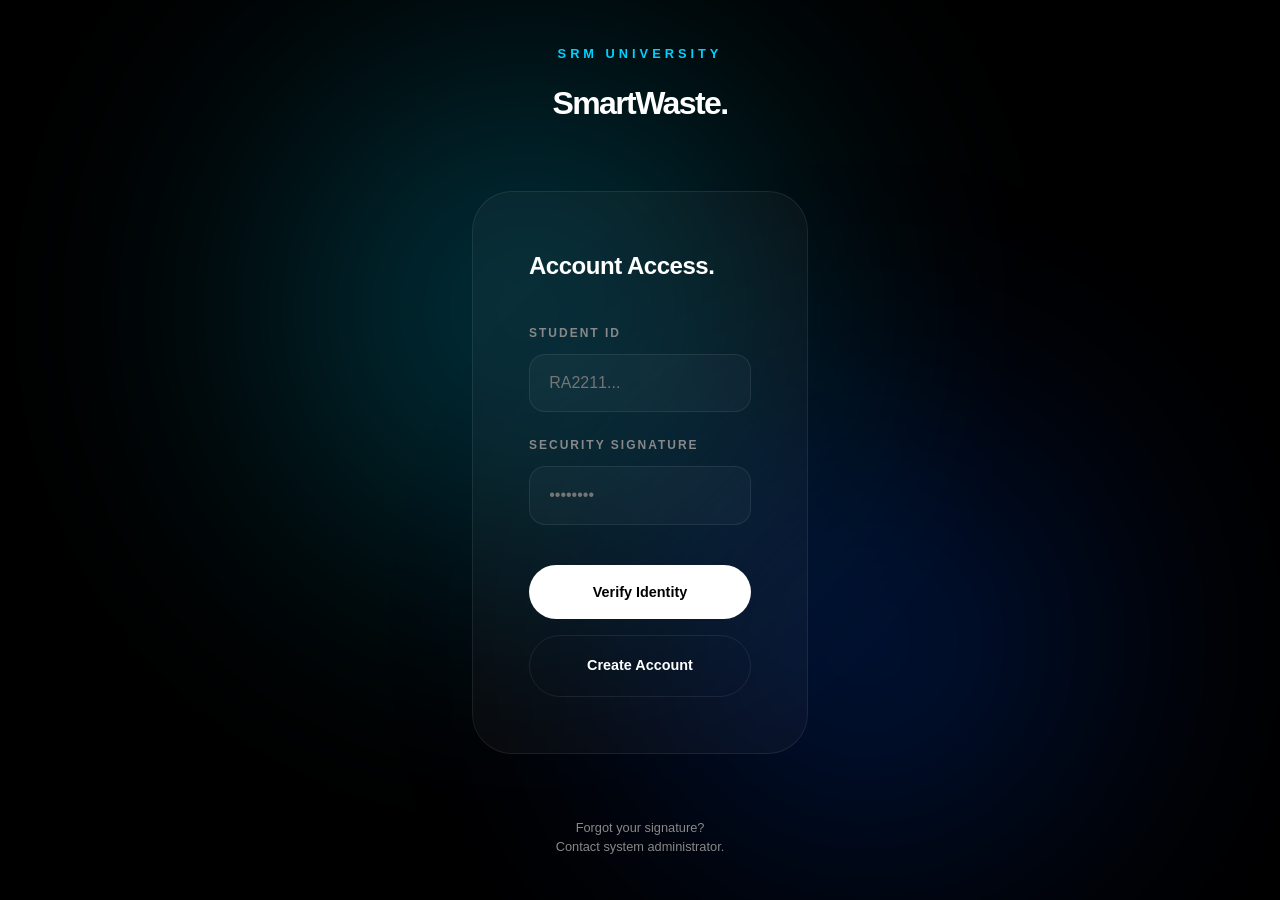
==== frontend/leaderboard.html @ 982eaccf "Initial commit: Add backend, frontend, and project documentation" ====
<!DOCTYPE html>
<html lang="en">
<head>
    <meta charset="UTF-8">
    <meta name="viewport" content="width=device-width, initial-scale=1.0">
    <title>Leaderboard / SmartWaste</title>
    <link rel="stylesheet" href="css/style.css">
    <style>
        .podium {
            display: flex;
            justify-content: center;
            align-items: flex-end;
            gap: 2rem;
            margin: 8rem 0;
            height: 300px;
        }
        .podium-item {
            display: flex;
            flex-direction: column;
            align-items: center;
            flex: 1;
            max-width: 200px;
        }
        .podium-rank {
            width: 100%;
            border-radius: 1.5rem 1.5rem 0 0;
            display: flex;
            flex-direction: column;
            justify-content: center;
            align-items: center;
            padding: 2rem;
            text-align: center;
        }
        .rank-1 { height: 100%; background: linear-gradient(180deg, rgba(255,215,0,0.2) 0%, rgba(255,215,0,0.05) 100%); border: 1px solid rgba(255,215,0,0.3); }
        .rank-2 { height: 80%; background: linear-gradient(180deg, rgba(192,192,192,0.2) 0%, rgba(192,192,192,0.05) 100%); border: 1px solid rgba(192,192,192,0.3); }
        .rank-3 { height: 65%; background: linear-gradient(180deg, rgba(205,127,50,0.2) 0%, rgba(205,127,50,0.05) 100%); border: 1px solid rgba(205,127,50,0.3); }
        
        .avatar {
            width: 60px; height: 60px;
            background: var(--card-bg);
            border: 2px solid var(--border-color);
            border-radius: 50%;
            display: flex;
            justify-content: center;
            align-items: center;
            font-weight: 700;
            margin-bottom: 1.5rem;
            font-size: 1.2rem;
        }
        .rank-1 .avatar { border-color: #ffd700; box-shadow: 0 0 20px rgba(255,215,0,0.2); }
        
        .highlighted-row { background: rgba(0, 255, 157, 0.05) !important; border-left: 4px solid var(--accent-primary) !important; }
    </style>
</head>
<body>
    <nav>
        <div class="logo">Halo / SmartWaste</div>
        <div class="nav-links" id="nav-links">
            <a href="dashboard.html">Network</a>
            <a href="logs.html">Archive</a>
            <a href="leaderboard.html" class="active">Rankings</a>
        </div>
        <div id="nav-auth"></div>
    </nav>

    <div class="container">
        <header style="margin: 6rem 0 4rem; text-align: center;">
            <p style="color: var(--accent-primary); font-size: 0.8rem; font-weight: 700; text-transform: uppercase; letter-spacing: 4px; margin-bottom: 2rem;">Campus Honor Roll</p>
            <h1 style="font-size: 6rem; letter-spacing: -0.05em;">The <br>Leaderboard.</h1>
        </header>

        <div class="podium" id="podium-container">
            <!-- Podium injected here -->
        </div>

        <div class="glass-card" style="padding: 0; border-radius: 2rem; overflow: hidden; margin-bottom: 10rem;">
            <div class="table-container">
                <table style="margin: 0; width: 100%;">
                    <thead>
                        <tr>
                            <th>Rank</th>
                            <th>Student</th>
                            <th>Points</th>
                            <th>Units</th>
                            <th>Streak</th>
                            <th>Accuracy</th>
                        </tr>
                    </thead>
                    <tbody id="leaderboard-body">
                        <!-- Rankings here -->
                    </tbody>
                </table>
            </div>
        </div>
        
        <div id="user-rank-footer" style="margin-bottom: 10rem; display: none;">
            <p style="color: var(--text-secondary); text-transform: uppercase; letter-spacing: 2px; font-size: 0.75rem; font-weight: 700; margin-bottom: 2rem;">Your Position</p>
            <div class="glass-card" style="padding: 0; border-radius: 2rem; overflow: hidden;">
                <table style="margin: 0; width: 100%;">
                    <tbody id="user-rank-body"></tbody>
                </table>
            </div>
        </div>
    </div>

    <script type="module">
        import { api } from './js/api.js';

        async function loadLeaderboard() {
            try {
                const leaderboard = await api.getLeaderboard();
                const currentStudentId = localStorage.getItem('student_id');
                const role = localStorage.getItem('role');

                // Adjust nav based on role
                const navLinks = document.getElementById('nav-links');
                if (role === 'student') {
                    navLinks.innerHTML = `
                        <a href="student.html">Dashboard</a>
                        <a href="leaderboard.html" class="active">Rankings</a>
                    `;
                }

                // Podium
                const podium = document.getElementById('podium-container');
                podium.innerHTML = '';
                if (leaderboard.length >= 3) {
                    const top3 = [leaderboard[1], leaderboard[0], leaderboard[2]]; // Order: 2, 1, 3
                    top3.forEach((s, i) => {
                        const rankClass = i === 1 ? 'rank-1' : (i === 0 ? 'rank-2' : 'rank-3');
                        const initials = s.name.split(' ').map(n => n[0]).join('');
                        podium.innerHTML += `
                            <div class="podium-item">
                                <div class="avatar">${initials}</div>
                                <div class="podium-rank ${rankClass}">
                                    <div style="font-weight: 800; font-size: 1.5rem; margin-bottom: 0.5rem;">${s.points}</div>
                                    <div style="font-size: 0.7rem; text-transform: uppercase; letter-spacing: 1px; color: var(--text-secondary);">${s.name.split(' ')[0]} ${s.name.split(' ')[1][0]}.</div>
                                </div>
                            </div>
                        `;
                    });
                }

                // Table
                const tbody = document.getElementById('leaderboard-body');
                tbody.innerHTML = '';
                let userInTop20 = false;

                leaderboard.forEach(s => {
                    const isUser = s.student_id === currentStudentId;
                    if (isUser) userInTop20 = true;

                    const accuracy = s.total_disposals > 0 ? Math.round((s.correct_disposals / s.total_disposals) * 100) : 0;
                    const streak = s.streak_days >= 7 ? `${s.streak_days} 🔥` : s.streak_days;
                    
                    const row = `
                        <tr class="${isUser ? 'highlighted-row' : ''}">
                            <td style="font-weight: 700; width: 80px;">#${s.rank}</td>
                            <td style="font-weight: 600;">${s.name.split(' ')[0]} ${s.name.split(' ')[1][0]}.</td>
                            <td style="color: var(--accent-primary); font-weight: 700;">${s.points}</td>
                            <td>${s.correct_disposals}</td>
                            <td>${streak}</td>
                            <td style="font-size: 0.85rem;">${accuracy}%</td>
                        </tr>
                    `;
                    tbody.innerHTML += row;
                });

                // If user not in top 20, show separate footer
                if (!userInTop20 && role === 'student') {
                    const profile = await api.getStudentProfile(currentStudentId);
                    const s = profile.student;
                    const rank = profile.rank;
                    const accuracy = s.total_disposals > 0 ? Math.round((s.correct_disposals / s.total_disposals) * 100) : 0;
                    
                    document.getElementById('user-rank-footer').style.display = 'block';
                    const userBody = document.getElementById('user-rank-body');
                    userBody.innerHTML = `
                        <tr class="highlighted-row">
                            <td style="font-weight: 700; width: 80px; padding: 2rem 2.5rem;">#${rank}</td>
                            <td style="font-weight: 600; padding: 2rem 2.5rem;">${s.name} (You)</td>
                            <td style="color: var(--accent-primary); font-weight: 700; padding: 2rem 2.5rem;">${s.points}</td>
                            <td style="padding: 2rem 2.5rem;">${s.correct_disposals}</td>
                            <td style="padding: 2rem 2.5rem;">${s.streak_days}</td>
                            <td style="font-size: 0.85rem; padding: 2rem 2.5rem;">${accuracy}%</td>
                        </tr>
                    `;
                }

            } catch (err) { console.error(err); }
        }

        document.addEventListener('DOMContentLoaded', loadLeaderboard);
    </script>
    <script src="js/auth.js"></script>
</body>
</html>
---- frontend/css/style.css ----
:root {
    --bg-color: #000000;
    --card-bg: rgba(255, 255, 255, 0.03);
    --border-color: rgba(255, 255, 255, 0.08);
    --accent-primary: #00D1FF; /* Electric Blue */
    --accent-secondary: #0057FF; /* Deep Blue */
    --highlight: #FFFFFF;
    --text-primary: #FFFFFF;
    --text-secondary: #888888;
    --success: #00FF85;
    --warning: #FACC15;
    --error: #FF4D4D;
    --glass-blur: 40px;
}

@import url('https://fonts.googleapis.com/css2?family=Inter:wght@300;400;500;600;700;800&display=swap');

* {
    margin: 0;
    padding: 0;
    box-sizing: border-box;
    font-family: 'Inter', -apple-system, BlinkMacSystemFont, sans-serif;
}

body {
    background-color: var(--bg-color);
    color: var(--text-primary);
    min-height: 100vh;
    overflow-x: hidden;
    line-height: 1.5;
}

/* Halo Glow Spots */
body::before, body::after {
    content: "";
    position: fixed;
    z-index: -1;
    border-radius: 50%;
    filter: blur(120px);
    opacity: 0.3;
    pointer-events: none;
    animation: drift 25s infinite alternate ease-in-out;
}

body::before {
    top: -10%; left: 10%;
    width: 800px; height: 800px;
    background: radial-gradient(circle, var(--accent-primary) 0%, transparent 70%);
}

body::after {
    bottom: -10%; right: 5%;
    width: 700px; height: 700px;
    background: radial-gradient(circle, var(--accent-secondary) 0%, transparent 70%);
    animation-duration: 35s;
    animation-delay: -10s;
}

@keyframes drift {
    0% { transform: translate(0, 0) scale(1) rotate(0deg); }
    100% { transform: translate(15%, 10%) scale(1.2) rotate(10deg); }
}

.container {
    max-width: 1300px;
    margin: 0 auto;
    padding: 4rem 2rem;
}

nav {
    display: flex;
    justify-content: space-between;
    align-items: center;
    padding: 2rem 4rem;
    backdrop-filter: blur(20px);
    -webkit-backdrop-filter: blur(20px);
    position: sticky;
    top: 0;
    z-index: 1000;
    background: rgba(0, 0, 0, 0.2);
}

.logo {
    font-size: 1.25rem;
    font-weight: 700;
    letter-spacing: -0.5px;
    color: var(--text-primary);
}

.nav-links {
    display: flex;
    gap: 3rem;
    background: rgba(255, 255, 255, 0.05);
    padding: 0.6rem 2.5rem;
    border-radius: 100px;
    border: 1px solid rgba(255, 255, 255, 0.1);
}

.nav-links a {
    text-decoration: none;
    color: var(--text-secondary);
    font-size: 0.85rem;
    font-weight: 500;
    transition: color 0.3s ease;
}

.nav-links a:hover, .nav-links a.active {
    color: var(--text-primary);
}

.glass-card {
    background: var(--card-bg);
    backdrop-filter: blur(var(--glass-blur));
    -webkit-backdrop-filter: blur(var(--glass-blur));
    border: 1px solid var(--border-color);
    border-radius: 2.5rem;
    padding: 3rem;
    margin-bottom: 2rem;
    transition: all 0.6s cubic-bezier(0.16, 1, 0.3, 1);
    position: relative;
    overflow: hidden;
}

.glass-card::before {
    content: "";
    position: absolute;
    top: -50%; left: -50%;
    width: 200%; height: 200%;
    background: radial-gradient(circle, rgba(255,255,255,0.02) 0%, transparent 70%);
    pointer-events: none;
    transition: transform 0.6s ease;
}

.glass-card:hover {
    border-color: rgba(255, 255, 255, 0.2);
    background: rgba(255, 255, 255, 0.05);
    transform: translateY(-8px);
}

h1, h2, h3 {
    margin-bottom: 1.5rem;
    font-weight: 700;
    letter-spacing: -0.04em;
    color: var(--text-primary);
}

h1 { font-size: 6rem; line-height: 0.9; }
h2 { font-size: 3rem; }
h3 { font-size: 1.5rem; }

.grid {
    display: grid;
    grid-template-columns: repeat(auto-fill, minmax(360px, 1fr));
    gap: 2.5rem;
    margin-bottom: 4rem;
}

.btn {
    display: inline-flex;
    align-items: center;
    justify-content: center;
    padding: 1rem 2.5rem;
    border-radius: 100px;
    font-weight: 600;
    font-size: 0.9rem;
    cursor: pointer;
    transition: all 0.4s cubic-bezier(0.16, 1, 0.3, 1);
    text-decoration: none;
}

.btn-primary {
    background: var(--text-primary);
    color: var(--bg-color);
    border: none;
}

.btn-primary:hover {
    transform: scale(1.05);
    box-shadow: 0 0 30px rgba(255, 255, 255, 0.2);
}

.btn-outline {
    background: transparent;
    color: var(--text-primary);
    border: 1px solid var(--border-color);
}

.btn-outline:hover {
    background: rgba(255, 255, 255, 0.05);
    border-color: var(--text-primary);
}

.status-indicator {
    display: inline-block;
    width: 10px;
    height: 10px;
    border-radius: 50%;
    margin-right: 0.75rem;
}

.status-online { background-color: var(--success); box-shadow: 0 0 15px var(--success); }
.status-error { background-color: var(--error); box-shadow: 0 0 15px var(--error); }

table {
    width: 100%;
    border-collapse: separate;
    border-spacing: 0 8px;
    margin-top: 1rem;
}

th {
    text-align: left;
    padding: 1.2rem;
    color: var(--text-secondary);
    font-weight: 500;
    font-size: 0.8rem;
    text-transform: uppercase;
    letter-spacing: 1px;
}

td {
    padding: 1.5rem 1.2rem;
    background: rgba(255, 255, 255, 0.02);
    border-top: 1px solid var(--border-color);
    border-bottom: 1px solid var(--border-color);
}

td:first-child { border-left: 1px solid var(--border-color); border-radius: 16px 0 0 16px; }
td:last-child { border-right: 1px solid var(--border-color); border-radius: 0 16px 16px 0; }

.badge {
    padding: 0.5rem 1.2rem;
    border-radius: 100px;
    font-size: 0.7rem;
    font-weight: 700;
    text-transform: uppercase;
    letter-spacing: 0.5px;
    border: 1px solid rgba(255, 255, 255, 0.1);
}

.badge-success { color: var(--accent-primary); background: rgba(0, 209, 255, 0.1); }
.badge-error { color: var(--error); background: rgba(255, 77, 77, 0.1); }

/* Forms */
.form-group label {
    display: block;
    margin-bottom: 0.75rem;
    font-size: 0.85rem;
    font-weight: 500;
    color: var(--text-secondary);
}

.form-group input, .form-group select {
    width: 100%;
    padding: 1.25rem;
    background: rgba(255, 255, 255, 0.03);
    border: 1px solid var(--border-color);
    border-radius: 1.25rem;
    color: white;
    outline: none;
    transition: all 0.3s;
}

.form-group input:focus {
    border-color: var(--accent-primary);
    background: rgba(255, 255, 255, 0.06);
}

/* Modals */
.modal {
    display: none;
    position: fixed;
    top: 0; left: 0; width: 100%; height: 100%;
    background: rgba(0, 0, 0, 0.85);
    backdrop-filter: blur(20px);
    z-index: 2000;
    justify-content: center;
    align-items: center;
}

.modal.active { display: flex; }

.modal-content {
    background: rgba(20, 20, 20, 0.8);
    backdrop-filter: blur(var(--glass-blur));
    border: 1px solid var(--border-color);
    border-radius: 3rem;
    padding: 4rem;
    width: 100%;
    max-width: 500px;
}

/* Stats */
.stats-bar {
    display: grid;
    grid-template-columns: repeat(auto-fit, minmax(220px, 1fr));
    gap: 2rem;
    margin-bottom: 4rem;
}

.stat-item {
    background: var(--card-bg);
    backdrop-filter: blur(var(--glass-blur));
    border: 1px solid var(--border-color);
    border-radius: 2.5rem;
    padding: 2rem;
    text-align: center;
}

.stat-value {
    font-size: 3rem;
    font-weight: 800;
    color: var(--accent-primary);
    display: block;
    line-height: 1;
    margin-bottom: 0.5rem;
}

.stat-label {
    font-size: 0.75rem;
    color: var(--text-secondary);
    text-transform: uppercase;
    letter-spacing: 2px;
    font-weight: 700;
}

/* Custom Scrollbar */
::-webkit-scrollbar { width: 4px; }
::-webkit-scrollbar-track { background: var(--bg-color); }
::-webkit-scrollbar-thumb { background: #333; border-radius: 10px; }
::-webkit-scrollbar-thumb:hover { background: #444; }
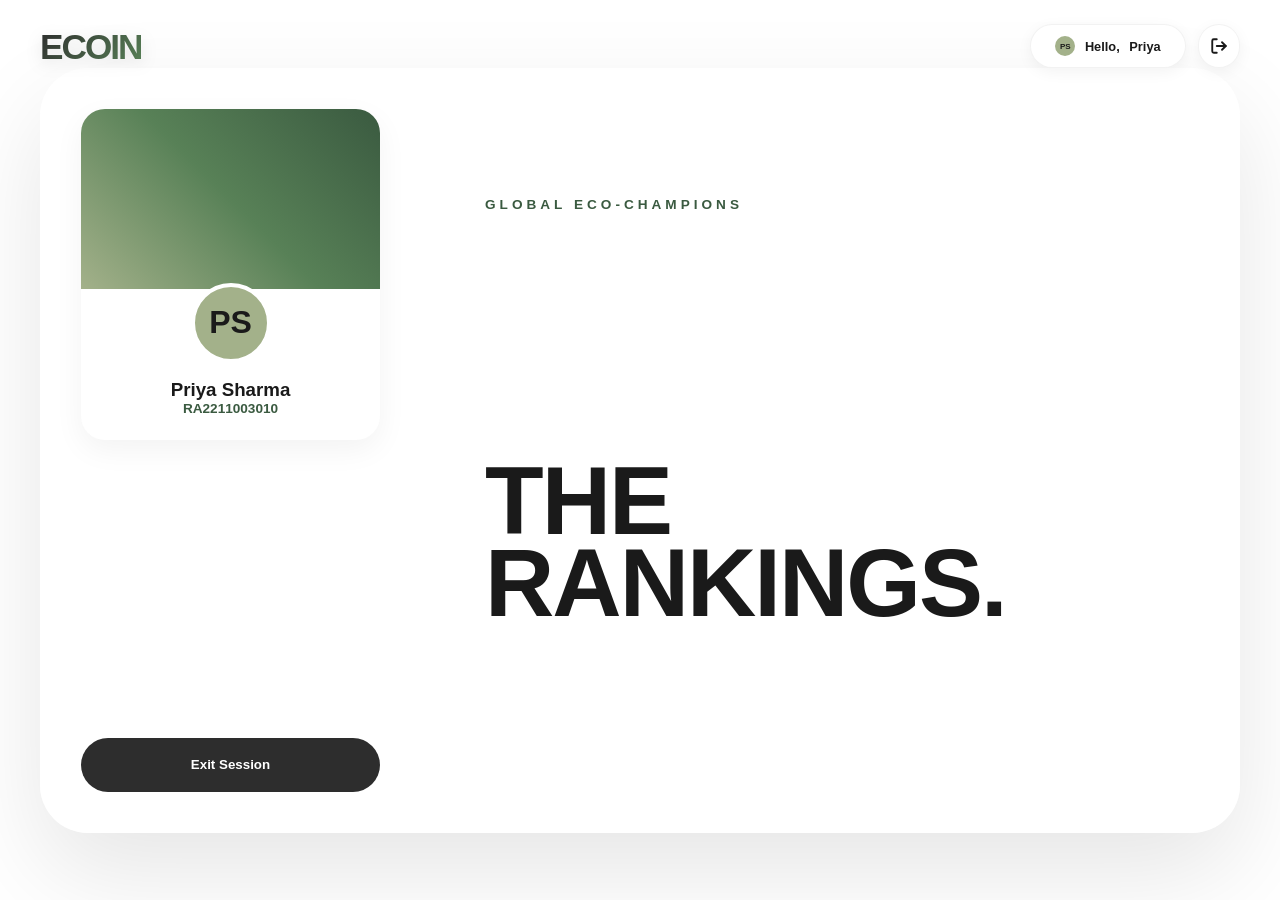
==== commit 7afe8bfa: "Merge f4e35c3da3ba53453087cea6cd208cff39f6826b into f7b8a06829152bbd063f044ffa8ce43bdae23789" ====
--- a/frontend/leaderboard.html
+++ b/frontend/leaderboard.html
@@ -3,195 +3,207 @@
 <head>
     <meta charset="UTF-8">
     <meta name="viewport" content="width=device-width, initial-scale=1.0">
-    <title>Leaderboard / SmartWaste</title>
+    <title>Halo / SmartWaste Rankings</title>
     <link rel="stylesheet" href="css/style.css">
     <style>
-        .podium {
+        .leaderboard-section {
+            margin-top: 2rem;
+        }
+        .podium-container {
             display: flex;
             justify-content: center;
             align-items: flex-end;
-            gap: 2rem;
-            margin: 8rem 0;
-            height: 300px;
+            gap: 1rem;
+            margin-bottom: 3rem;
+            padding-top: 2rem;
         }
         .podium-item {
+            flex: 1;
             display: flex;
             flex-direction: column;
             align-items: center;
-            flex: 1;
-            max-width: 200px;
-        }
-        .podium-rank {
+            max-width: 120px;
+        }
+        .podium-bar {
             width: 100%;
+            background: rgba(255, 255, 255, 0.6);
+            backdrop-filter: blur(10px);
             border-radius: 1.5rem 1.5rem 0 0;
             display: flex;
             flex-direction: column;
+            align-items: center;
+            padding: 1rem 0;
+            border: 1px solid var(--border-color);
+        }
+        .rank-1 .podium-bar { height: 160px; background: rgba(163, 177, 138, 0.3); border-color: #a3b18a; }
+        .rank-2 .podium-bar { height: 130px; }
+        .rank-3 .podium-bar { height: 100px; }
+
+        .leader-avatar {
+            width: 50px;
+            height: 50px;
+            border-radius: 50%;
+            background: #fff;
+            display: flex;
+            align-items: center;
             justify-content: center;
-            align-items: center;
-            padding: 2rem;
-            text-align: center;
-        }
-        .rank-1 { height: 100%; background: linear-gradient(180deg, rgba(255,215,0,0.2) 0%, rgba(255,215,0,0.05) 100%); border: 1px solid rgba(255,215,0,0.3); }
-        .rank-2 { height: 80%; background: linear-gradient(180deg, rgba(192,192,192,0.2) 0%, rgba(192,192,192,0.05) 100%); border: 1px solid rgba(192,192,192,0.3); }
-        .rank-3 { height: 65%; background: linear-gradient(180deg, rgba(205,127,50,0.2) 0%, rgba(205,127,50,0.05) 100%); border: 1px solid rgba(205,127,50,0.3); }
+            font-weight: 800;
+            margin-bottom: -25px;
+            z-index: 1;
+            border: 2px solid var(--border-color);
+            font-size: 1rem;
+        }
+        .rank-1 .leader-avatar { border-color: #a3b18a; width: 60px; height: 60px; margin-bottom: -30px; }
+
+        .rank-table {
+            width: 100%;
+            border-collapse: separate;
+            border-spacing: 0 0.75rem;
+        }
+        .rank-row {
+            background: rgba(255, 255, 255, 0.5);
+            backdrop-filter: blur(15px);
+            border-radius: 1rem;
+        }
+        .rank-row td {
+            padding: 1.2rem 1rem;
+        }
+        .rank-row td:first-child { border-radius: 1rem 0 0 1rem; padding-left: 1.5rem; }
+        .rank-row td:last-child { border-radius: 0 1rem 1rem 0; padding-right: 1.5rem; text-align: right; }
         
-        .avatar {
-            width: 60px; height: 60px;
-            background: var(--card-bg);
-            border: 2px solid var(--border-color);
-            border-radius: 50%;
-            display: flex;
-            justify-content: center;
-            align-items: center;
-            font-weight: 700;
-            margin-bottom: 1.5rem;
-            font-size: 1.2rem;
-        }
-        .rank-1 .avatar { border-color: #ffd700; box-shadow: 0 0 20px rgba(255,215,0,0.2); }
-        
-        .highlighted-row { background: rgba(0, 255, 157, 0.05) !important; border-left: 4px solid var(--accent-primary) !important; }
+        .user-highlight {
+            background: rgba(163, 177, 138, 0.2);
+            border: 1px solid #a3b18a;
+        }
     </style>
 </head>
 <body>
-    <nav>
-        <div class="logo">Halo / SmartWaste</div>
-        <div class="nav-links" id="nav-links">
-            <a href="dashboard.html">Network</a>
-            <a href="logs.html">Archive</a>
-            <a href="leaderboard.html" class="active">Rankings</a>
+    <header class="main-header">
+        <div class="header-content">
+            <div class="mobile-logo">ECOIN</div>
+            <div class="header-actions" style="display: flex; gap: 0.75rem;">
+                <a href="profile.html" class="header-btn">
+                    <div class="avatar-circle" id="header-avatar" style="width: 20px; height: 20px; font-size: 0.5rem; border: none; background: #a3b18a; color: #1a1a1a;">?</div>
+                    Hello, <span id="header-user-name">User</span>
+                </a>
+                <button onclick="logout()" class="header-btn" style="padding: 0.7rem; aspect-ratio: 1; justify-content: center;" title="Logout">
+                    <svg width="18" height="18" viewBox="0 0 24 24" fill="none" stroke="currentColor" stroke-width="2.5" stroke-linecap="round" stroke-linejoin="round"><path d="M9 21H5a2 2 0 0 1-2-2V5a2 2 0 0 1 2-2h4"></path><polyline points="16 17 21 12 16 7"></polyline><line x1="21" y1="12" x2="9" y2="12"></line></svg>
+                </button>
+            </div>
         </div>
-        <div id="nav-auth"></div>
-    </nav>
-
-    <div class="container">
-        <header style="margin: 6rem 0 4rem; text-align: center;">
-            <p style="color: var(--accent-primary); font-size: 0.8rem; font-weight: 700; text-transform: uppercase; letter-spacing: 4px; margin-bottom: 2rem;">Campus Honor Roll</p>
-            <h1 style="font-size: 6rem; letter-spacing: -0.05em;">The <br>Leaderboard.</h1>
-        </header>
-
-        <div class="podium" id="podium-container">
-            <!-- Podium injected here -->
-        </div>
-
-        <div class="glass-card" style="padding: 0; border-radius: 2rem; overflow: hidden; margin-bottom: 10rem;">
-            <div class="table-container">
-                <table style="margin: 0; width: 100%;">
-                    <thead>
-                        <tr>
-                            <th>Rank</th>
-                            <th>Student</th>
-                            <th>Points</th>
-                            <th>Units</th>
-                            <th>Streak</th>
-                            <th>Accuracy</th>
-                        </tr>
-                    </thead>
+    </header>
+
+    <div class="app-container">
+        <!-- BOTTOM NAVIGATION -->
+        <nav class="bottom-nav">
+            <a href="student.html" class="bottom-nav-link">
+                <svg width="24" height="24" viewBox="0 0 24 24" fill="none" stroke="currentColor" stroke-width="2.5" stroke-linecap="round" stroke-linejoin="round"><path d="M3 6h18"></path><path d="M19 6v14c0 1-1 2-2 2H7c-1 0-2-1-2-2V6"></path><path d="M8 6V4c0-1 1-2 2-2h4c1 0 2 1 2 2v2"></path></svg>
+                <span>Disposal</span>
+            </a>
+            <a href="leaderboard.html" class="bottom-nav-link active">
+                <svg width="24" height="24" viewBox="0 0 24 24" fill="none" stroke="currentColor" stroke-width="2.5" stroke-linecap="round" stroke-linejoin="round"><path d="M6 9H4.5a2.5 2.5 0 0 1 0-5H6"></path><path d="M18 9h1.5a2.5 2.5 0 0 0 0-5H18"></path><path d="M4 22h16"></path><path d="M10 14.66V17c0 .55-.47.98-.97 1.21C7.85 18.75 7 20.24 7 22"></path><path d="M14 14.66V17c0 .55.47.98.97 1.21C16.15 18.75 17 20.24 17 22"></path><path d="M18 2H6v7a6 6 0 0 0 12 0V2Z"></path></svg>
+                <span>Rankings</span>
+            </a>
+            <a href="profile.html" class="bottom-nav-link">
+                <svg width="24" height="24" viewBox="0 0 24 24" fill="none" stroke="currentColor" stroke-width="2.5" stroke-linecap="round" stroke-linejoin="round"><path d="M20 21v-2a4 4 0 0 0-4-4H8a4 4 0 0 0-4 4v2"></path><circle cx="12" cy="7" r="4"></circle></svg>
+                <span>Profile</span>
+            </a>
+        </nav>
+
+        <!-- SIDEBAR (Hidden on mobile) -->
+        <aside class="sidebar">
+            <div class="sidebar-card">
+                <div class="profile-cover"></div>
+                <div class="sidebar-content" style="text-align: center; margin-top: -30px; position: relative; z-index: 10;">
+                    <div class="avatar-circle" id="sidebar-avatar" style="width: 80px; height: 80px; font-size: 2rem; margin: 0 auto 1rem; border: 4px solid #fff; background: #a3b18a;">?</div>
+                    <h3 id="sidebar-name">Student User</h3>
+                    <p id="sidebar-id" style="font-size: 0.85rem; color: var(--text-secondary); font-weight: 700;">RA2211000000</p>
+                </div>
+            </div>
+            <button onclick="logout()" class="btn btn-dark" style="margin-top: auto; width: 100%;">Exit Session</button>
+        </aside>
+
+        <!-- MAIN CONTENT -->
+        <main class="main-content" style="padding-top: 8rem;">
+            <p class="sub-hero">Global Eco-Champions</p>
+            <h1 class="hero-text">THE <br>RANKINGS.</h1>
+
+            <div class="leaderboard-section">
+                <!-- TOP 3 PODIUM -->
+                <div class="podium-container" id="podium-list">
+                    <!-- Podium items injected here -->
+                </div>
+
+                <!-- FULL LIST -->
+                <table class="rank-table">
                     <tbody id="leaderboard-body">
-                        <!-- Rankings here -->
+                        <!-- Rankings injected here -->
                     </tbody>
                 </table>
             </div>
-        </div>
-        
-        <div id="user-rank-footer" style="margin-bottom: 10rem; display: none;">
-            <p style="color: var(--text-secondary); text-transform: uppercase; letter-spacing: 2px; font-size: 0.75rem; font-weight: 700; margin-bottom: 2rem;">Your Position</p>
-            <div class="glass-card" style="padding: 0; border-radius: 2rem; overflow: hidden;">
-                <table style="margin: 0; width: 100%;">
-                    <tbody id="user-rank-body"></tbody>
-                </table>
-            </div>
-        </div>
+
+            <img src="https://png.pngtree.com/png-vector/20231017/ourmid/pngtree-trash-can-clipart-green-recycling-bin-side-view-vector-png-image_10203597.png" alt="Recycle Bin" class="bg-object">
+        </main>
     </div>
 
     <script type="module">
         import { api } from './js/api.js';
 
-        async function loadLeaderboard() {
+        async function initLeaderboard() {
+            const currentStudentId = localStorage.getItem('student_id');
+            const name = localStorage.getItem('name') || "User";
+            const initials = name.split(' ').map(n => n[0]).join('');
+            
+            document.getElementById('sidebar-name').innerText = name;
+            document.getElementById('sidebar-id').innerText = currentStudentId;
+            document.getElementById('sidebar-avatar').innerText = initials;
+            document.getElementById('header-avatar').innerText = initials;
+            document.getElementById('header-user-name').innerText = name.split(' ')[0];
+
             try {
                 const leaderboard = await api.getLeaderboard();
-                const currentStudentId = localStorage.getItem('student_id');
-                const role = localStorage.getItem('role');
-
-                // Adjust nav based on role
-                const navLinks = document.getElementById('nav-links');
-                if (role === 'student') {
-                    navLinks.innerHTML = `
-                        <a href="student.html">Dashboard</a>
-                        <a href="leaderboard.html" class="active">Rankings</a>
-                    `;
-                }
-
-                // Podium
-                const podium = document.getElementById('podium-container');
-                podium.innerHTML = '';
+                
+                // Podium Logic
+                const podiumList = document.getElementById('podium-list');
+                podiumList.innerHTML = '';
                 if (leaderboard.length >= 3) {
-                    const top3 = [leaderboard[1], leaderboard[0], leaderboard[2]]; // Order: 2, 1, 3
+                    const top3 = [leaderboard[1], leaderboard[0], leaderboard[2]]; // 2nd, 1st, 3rd
                     top3.forEach((s, i) => {
-                        const rankClass = i === 1 ? 'rank-1' : (i === 0 ? 'rank-2' : 'rank-3');
-                        const initials = s.name.split(' ').map(n => n[0]).join('');
-                        podium.innerHTML += `
-                            <div class="podium-item">
-                                <div class="avatar">${initials}</div>
-                                <div class="podium-rank ${rankClass}">
-                                    <div style="font-weight: 800; font-size: 1.5rem; margin-bottom: 0.5rem;">${s.points}</div>
-                                    <div style="font-size: 0.7rem; text-transform: uppercase; letter-spacing: 1px; color: var(--text-secondary);">${s.name.split(' ')[0]} ${s.name.split(' ')[1][0]}.</div>
+                        const rankNum = i === 0 ? 2 : (i === 1 ? 1 : 3);
+                        const sInitials = s.name.split(' ').map(n => n[0]).join('');
+                        podiumList.innerHTML += `
+                            <div class="podium-item rank-${rankNum}">
+                                <div class="leader-avatar">${sInitials}</div>
+                                <div class="podium-bar">
+                                    <span style="font-weight: 800; font-size: 1.1rem;">${s.points}</span>
+                                    <span style="font-size: 0.6rem; text-transform: uppercase; font-weight: 700; color: var(--text-secondary);">${s.name.split(' ')[0]}</span>
                                 </div>
                             </div>
                         `;
                     });
                 }
 
-                // Table
+                // Table Logic
                 const tbody = document.getElementById('leaderboard-body');
                 tbody.innerHTML = '';
-                let userInTop20 = false;
-
                 leaderboard.forEach(s => {
                     const isUser = s.student_id === currentStudentId;
-                    if (isUser) userInTop20 = true;
-
-                    const accuracy = s.total_disposals > 0 ? Math.round((s.correct_disposals / s.total_disposals) * 100) : 0;
-                    const streak = s.streak_days >= 7 ? `${s.streak_days} 🔥` : s.streak_days;
-                    
                     const row = `
-                        <tr class="${isUser ? 'highlighted-row' : ''}">
-                            <td style="font-weight: 700; width: 80px;">#${s.rank}</td>
-                            <td style="font-weight: 600;">${s.name.split(' ')[0]} ${s.name.split(' ')[1][0]}.</td>
-                            <td style="color: var(--accent-primary); font-weight: 700;">${s.points}</td>
-                            <td>${s.correct_disposals}</td>
-                            <td>${streak}</td>
-                            <td style="font-size: 0.85rem;">${accuracy}%</td>
+                        <tr class="rank-row ${isUser ? 'user-highlight' : ''}">
+                            <td style="font-weight: 800; width: 50px;">#${s.rank}</td>
+                            <td style="font-weight: 700;">${s.name} ${isUser ? '(You)' : ''}</td>
+                            <td style="font-weight: 800; color: #1a1a1a;">${s.points} CR</td>
                         </tr>
                     `;
                     tbody.innerHTML += row;
                 });
 
-                // If user not in top 20, show separate footer
-                if (!userInTop20 && role === 'student') {
-                    const profile = await api.getStudentProfile(currentStudentId);
-                    const s = profile.student;
-                    const rank = profile.rank;
-                    const accuracy = s.total_disposals > 0 ? Math.round((s.correct_disposals / s.total_disposals) * 100) : 0;
-                    
-                    document.getElementById('user-rank-footer').style.display = 'block';
-                    const userBody = document.getElementById('user-rank-body');
-                    userBody.innerHTML = `
-                        <tr class="highlighted-row">
-                            <td style="font-weight: 700; width: 80px; padding: 2rem 2.5rem;">#${rank}</td>
-                            <td style="font-weight: 600; padding: 2rem 2.5rem;">${s.name} (You)</td>
-                            <td style="color: var(--accent-primary); font-weight: 700; padding: 2rem 2.5rem;">${s.points}</td>
-                            <td style="padding: 2rem 2.5rem;">${s.correct_disposals}</td>
-                            <td style="padding: 2rem 2.5rem;">${s.streak_days}</td>
-                            <td style="font-size: 0.85rem; padding: 2rem 2.5rem;">${accuracy}%</td>
-                        </tr>
-                    `;
-                }
-
-            } catch (err) { console.error(err); }
-        }
-
-        document.addEventListener('DOMContentLoaded', loadLeaderboard);
+            } catch (e) { console.error(e); }
+        }
+
+        document.addEventListener('DOMContentLoaded', initLeaderboard);
     </script>
+    <script src="js/mock-login.js"></script>
     <script src="js/auth.js"></script>
 </body>
 </html>
--- a/frontend/css/style.css
+++ b/frontend/css/style.css
@@ -1,331 +1,344 @@
 :root {
-    --bg-color: #000000;
-    --card-bg: rgba(255, 255, 255, 0.03);
-    --border-color: rgba(255, 255, 255, 0.08);
-    --accent-primary: #00D1FF; /* Electric Blue */
-    --accent-secondary: #0057FF; /* Deep Blue */
-    --highlight: #FFFFFF;
-    --text-primary: #FFFFFF;
-    --text-secondary: #888888;
-    --success: #00FF85;
-    --warning: #FACC15;
-    --error: #FF4D4D;
-    --glass-blur: 40px;
-}
-
-@import url('https://fonts.googleapis.com/css2?family=Inter:wght@300;400;500;600;700;800&display=swap');
+    --bg-color: #f0f0f0;
+    --app-container-bg: rgba(255, 255, 255, 0.4);
+    --sidebar-bg: rgba(255, 255, 255, 0.6);
+    --border-color: rgba(255, 255, 255, 0.5);
+    --text-primary: #1a1a1a;
+    --text-secondary: #3a5a40; /* High contrast Deep Green */
+    --accent-primary: #2d2d2d;
+    --accent-secondary: #e0e0e0;
+    --success: #27ae60;
+    --error: #e74c3c;
+    --glass-blur: 25px;
+    --border-radius-lg: 3rem;
+    --border-radius-md: 1.5rem;
+    --brand-gradient: linear-gradient(135deg, #2d2d2d 0%, #588157 100%);
+}
+
+@import url('https://fonts.googleapis.com/css2?family=Plus+Jakarta+Sans:wght@300;400;500;600;700;800&family=Outfit:wght@700;800;900&display=swap');
 
 * {
     margin: 0;
     padding: 0;
     box-sizing: border-box;
-    font-family: 'Inter', -apple-system, BlinkMacSystemFont, sans-serif;
+    font-family: 'Plus Jakarta Sans', sans-serif;
+    -webkit-tap-highlight-color: transparent;
 }
 
 body {
-    background-color: var(--bg-color);
+    background: url('https://encrypted-tbn0.gstatic.com/images?q=tbn:ANd9GcQI-DlO5DdA1q8tO6L2sBgT0tri8f0hvw9ZOg&s') no-repeat center center fixed;
+    background-size: cover;
     color: var(--text-primary);
     min-height: 100vh;
-    overflow-x: hidden;
-    line-height: 1.5;
-}
-
-/* Halo Glow Spots */
-body::before, body::after {
+    min-height: 100dvh;
+    display: flex;
+    justify-content: center;
+    align-items: center;
+}
+
+body::before {
     content: "";
     position: fixed;
+    top: 0; left: 0; width: 100%; height: 100%;
+    background: rgba(255, 255, 255, 0.05);
+    backdrop-filter: blur(8px);
     z-index: -1;
-    border-radius: 50%;
-    filter: blur(120px);
-    opacity: 0.3;
-    pointer-events: none;
-    animation: drift 25s infinite alternate ease-in-out;
-}
-
-body::before {
-    top: -10%; left: 10%;
-    width: 800px; height: 800px;
-    background: radial-gradient(circle, var(--accent-primary) 0%, transparent 70%);
-}
-
-body::after {
-    bottom: -10%; right: 5%;
-    width: 700px; height: 700px;
-    background: radial-gradient(circle, var(--accent-secondary) 0%, transparent 70%);
-    animation-duration: 35s;
-    animation-delay: -10s;
-}
-
-@keyframes drift {
-    0% { transform: translate(0, 0) scale(1) rotate(0deg); }
-    100% { transform: translate(15%, 10%) scale(1.2) rotate(10deg); }
-}
-
-.container {
-    max-width: 1300px;
-    margin: 0 auto;
-    padding: 4rem 2rem;
-}
-
-nav {
-    display: flex;
-    justify-content: space-between;
-    align-items: center;
-    padding: 2rem 4rem;
-    backdrop-filter: blur(20px);
-    -webkit-backdrop-filter: blur(20px);
-    position: sticky;
-    top: 0;
-    z-index: 1000;
-    background: rgba(0, 0, 0, 0.2);
-}
-
-.logo {
-    font-size: 1.25rem;
-    font-weight: 700;
-    letter-spacing: -0.5px;
-    color: var(--text-primary);
-}
-
-.nav-links {
-    display: flex;
-    gap: 3rem;
-    background: rgba(255, 255, 255, 0.05);
-    padding: 0.6rem 2.5rem;
-    border-radius: 100px;
-    border: 1px solid rgba(255, 255, 255, 0.1);
-}
-
-.nav-links a {
-    text-decoration: none;
-    color: var(--text-secondary);
-    font-size: 0.85rem;
-    font-weight: 500;
-    transition: color 0.3s ease;
-}
-
-.nav-links a:hover, .nav-links a.active {
-    color: var(--text-primary);
-}
-
-.glass-card {
-    background: var(--card-bg);
+}
+
+/* App Container */
+.app-container {
+    width: 100%;
+    max-width: 1200px;
+    height: 85vh;
+    background: var(--app-container-bg);
     backdrop-filter: blur(var(--glass-blur));
     -webkit-backdrop-filter: blur(var(--glass-blur));
     border: 1px solid var(--border-color);
-    border-radius: 2.5rem;
-    padding: 3rem;
+    border-radius: var(--border-radius-lg);
+    display: flex;
+    overflow: hidden;
+    position: relative;
+    box-shadow: 0 40px 100px rgba(0,0,0,0.1);
+}
+
+/* Header Styling */
+.main-header {
+    position: fixed;
+    top: 0;
+    left: 0;
+    width: 100%;
+    padding: 1.5rem 2.5rem;
+    z-index: 1000;
+}
+
+.header-content {
+    max-width: 1400px;
+    margin: 0 auto;
+    display: flex;
+    justify-content: space-between;
+    align-items: center;
+}
+
+/* THE STYLISH ECOIN LOGO */
+.mobile-logo {
+    font-family: 'Outfit', sans-serif;
+    font-weight: 900;
+    font-size: 2.2rem;
+    letter-spacing: -2px;
+    text-transform: uppercase;
+    background: var(--brand-gradient);
+    -webkit-background-clip: text;
+    -webkit-text-fill-color: transparent;
+    filter: drop-shadow(0 4px 8px rgba(0,0,0,0.1));
+    line-height: 1;
+}
+
+.header-btn {
+    background: #fff;
+    color: #1a1a1a;
+    padding: 0.7rem 1.5rem;
+    border-radius: 100px;
+    text-decoration: none;
+    font-size: 0.8rem;
+    font-weight: 700;
+    display: flex;
+    align-items: center;
+    gap: 0.6rem;
+    box-shadow: 0 4px 15px rgba(0,0,0,0.05);
+    border: 1px solid rgba(0,0,0,0.05);
+    transition: 0.3s;
+}
+
+.header-btn:hover {
+    transform: translateY(-2px);
+    box-shadow: 0 8px 25px rgba(0,0,0,0.1);
+}
+
+.header-btn.dark {
+    background: #2d2d2d;
+    color: #fff;
+}
+
+/* Sidebar (Desktop) */
+.sidebar {
+    width: 380px;
+    background: var(--sidebar-bg);
+    border-right: 1px solid var(--border-color);
+    padding: 2.5rem;
+    display: flex;
+    flex-direction: column;
+    z-index: 2;
+}
+
+.sidebar-card {
+    background: #fff;
+    border-radius: var(--border-radius-md);
+    overflow: hidden;
+    box-shadow: 0 10px 30px rgba(0,0,0,0.05);
     margin-bottom: 2rem;
-    transition: all 0.6s cubic-bezier(0.16, 1, 0.3, 1);
+}
+
+.profile-cover {
+    width: 100%;
+    height: 180px;
+    background: linear-gradient(45deg, #a3b18a, #588157, #3a5a40);
+}
+
+.sidebar-content {
+    padding: 1.5rem;
+}
+
+/* Content Area */
+.main-content {
+    flex: 1;
+    padding: 4rem;
+    overflow-y: auto;
+    display: flex;
+    flex-direction: column;
     position: relative;
-    overflow: hidden;
-}
-
-.glass-card::before {
-    content: "";
-    position: absolute;
-    top: -50%; left: -50%;
-    width: 200%; height: 200%;
-    background: radial-gradient(circle, rgba(255,255,255,0.02) 0%, transparent 70%);
-    pointer-events: none;
-    transition: transform 0.6s ease;
-}
-
-.glass-card:hover {
-    border-color: rgba(255, 255, 255, 0.2);
-    background: rgba(255, 255, 255, 0.05);
-    transform: translateY(-8px);
-}
-
-h1, h2, h3 {
+}
+
+/* Typography */
+.hero-text {
+    font-size: 6rem;
+    font-weight: 800;
+    line-height: 0.85;
+    text-transform: uppercase;
+    letter-spacing: -2px;
+    margin-top: auto;
+    margin-bottom: 2rem;
+}
+
+.sub-hero {
+    font-size: 0.85rem;
+    font-weight: 700;
+    text-transform: uppercase;
+    letter-spacing: 4px;
+    color: var(--text-secondary);
     margin-bottom: 1.5rem;
+}
+
+/* Components */
+.stat-row {
+    display: flex;
+    gap: 1.5rem;
+    margin-top: 2rem;
+}
+
+.stat-pill {
+    background: rgba(255,255,255,0.5);
+    padding: 1.5rem 2rem;
+    border-radius: 2rem;
+    flex: 1;
+}
+
+.stat-pill .value {
+    font-size: 2rem;
+    font-weight: 800;
+}
+
+.stat-pill .label {
+    font-size: 0.7rem;
     font-weight: 700;
-    letter-spacing: -0.04em;
-    color: var(--text-primary);
-}
-
-h1 { font-size: 6rem; line-height: 0.9; }
-h2 { font-size: 3rem; }
-h3 { font-size: 1.5rem; }
-
-.grid {
-    display: grid;
-    grid-template-columns: repeat(auto-fill, minmax(360px, 1fr));
-    gap: 2.5rem;
-    margin-bottom: 4rem;
+    text-transform: uppercase;
+    color: var(--text-secondary);
 }
 
 .btn {
     display: inline-flex;
     align-items: center;
     justify-content: center;
-    padding: 1rem 2.5rem;
+    padding: 1.2rem 2.5rem;
     border-radius: 100px;
-    font-weight: 600;
-    font-size: 0.9rem;
+    font-weight: 700;
     cursor: pointer;
-    transition: all 0.4s cubic-bezier(0.16, 1, 0.3, 1);
-    text-decoration: none;
-}
-
-.btn-primary {
-    background: var(--text-primary);
-    color: var(--bg-color);
     border: none;
-}
-
-.btn-primary:hover {
-    transform: scale(1.05);
-    box-shadow: 0 0 30px rgba(255, 255, 255, 0.2);
-}
-
-.btn-outline {
-    background: transparent;
-    color: var(--text-primary);
-    border: 1px solid var(--border-color);
-}
-
-.btn-outline:hover {
-    background: rgba(255, 255, 255, 0.05);
-    border-color: var(--text-primary);
-}
-
-.status-indicator {
-    display: inline-block;
-    width: 10px;
-    height: 10px;
+    transition: 0.3s;
+}
+
+.btn-dark { background: #2d2d2d; color: #fff; }
+.btn-outline { background: #fff; color: #1a1a1a; border: 1px solid #ddd; }
+
+.avatar-circle {
+    width: 32px;
+    height: 32px;
     border-radius: 50%;
-    margin-right: 0.75rem;
-}
-
-.status-online { background-color: var(--success); box-shadow: 0 0 15px var(--success); }
-.status-error { background-color: var(--error); box-shadow: 0 0 15px var(--error); }
-
-table {
-    width: 100%;
-    border-collapse: separate;
-    border-spacing: 0 8px;
-    margin-top: 1rem;
-}
-
-th {
-    text-align: left;
-    padding: 1.2rem;
-    color: var(--text-secondary);
-    font-weight: 500;
-    font-size: 0.8rem;
-    text-transform: uppercase;
-    letter-spacing: 1px;
-}
-
-td {
-    padding: 1.5rem 1.2rem;
-    background: rgba(255, 255, 255, 0.02);
-    border-top: 1px solid var(--border-color);
-    border-bottom: 1px solid var(--border-color);
-}
-
-td:first-child { border-left: 1px solid var(--border-color); border-radius: 16px 0 0 16px; }
-td:last-child { border-right: 1px solid var(--border-color); border-radius: 0 16px 16px 0; }
-
-.badge {
-    padding: 0.5rem 1.2rem;
-    border-radius: 100px;
+    background: #a3b18a;
+    color: #1a1a1a;
+    display: flex;
+    align-items: center;
+    justify-content: center;
+    font-weight: 800;
     font-size: 0.7rem;
-    font-weight: 700;
-    text-transform: uppercase;
-    letter-spacing: 0.5px;
-    border: 1px solid rgba(255, 255, 255, 0.1);
-}
-
-.badge-success { color: var(--accent-primary); background: rgba(0, 209, 255, 0.1); }
-.badge-error { color: var(--error); background: rgba(255, 77, 77, 0.1); }
-
-/* Forms */
-.form-group label {
-    display: block;
-    margin-bottom: 0.75rem;
-    font-size: 0.85rem;
-    font-weight: 500;
-    color: var(--text-secondary);
-}
-
-.form-group input, .form-group select {
-    width: 100%;
-    padding: 1.25rem;
-    background: rgba(255, 255, 255, 0.03);
-    border: 1px solid var(--border-color);
-    border-radius: 1.25rem;
-    color: white;
-    outline: none;
-    transition: all 0.3s;
-}
-
-.form-group input:focus {
-    border-color: var(--accent-primary);
-    background: rgba(255, 255, 255, 0.06);
-}
-
-/* Modals */
-.modal {
+    border: 1px solid #fff;
+}
+
+.bg-object {
+    position: absolute;
+    right: -5%; bottom: -5%; width: 50%;
+    opacity: 0.4; z-index: 0; pointer-events: none;
+}
+
+/* Bottom Navigation for Mobile */
+.bottom-nav {
     display: none;
     position: fixed;
-    top: 0; left: 0; width: 100%; height: 100%;
-    background: rgba(0, 0, 0, 0.85);
+    bottom: 2rem;
+    left: 50%;
+    transform: translateX(-50%);
+    width: 90%;
+    max-width: 400px;
+    background: rgba(255, 255, 255, 0.9);
     backdrop-filter: blur(20px);
-    z-index: 2000;
-    justify-content: center;
-    align-items: center;
-}
-
-.modal.active { display: flex; }
-
-.modal-content {
-    background: rgba(20, 20, 20, 0.8);
-    backdrop-filter: blur(var(--glass-blur));
-    border: 1px solid var(--border-color);
-    border-radius: 3rem;
-    padding: 4rem;
-    width: 100%;
-    max-width: 500px;
-}
-
-/* Stats */
-.stats-bar {
-    display: grid;
-    grid-template-columns: repeat(auto-fit, minmax(220px, 1fr));
-    gap: 2rem;
-    margin-bottom: 4rem;
-}
-
-.stat-item {
-    background: var(--card-bg);
-    backdrop-filter: blur(var(--glass-blur));
-    border: 1px solid var(--border-color);
-    border-radius: 2.5rem;
-    padding: 2rem;
-    text-align: center;
-}
-
-.stat-value {
-    font-size: 3rem;
+    border: 1px solid rgba(255, 255, 255, 0.5);
+    border-radius: 100px;
+    padding: 0.8rem;
+    justify-content: space-around;
+    align-items: center;
+    box-shadow: 0 20px 50px rgba(0,0,0,0.1);
+    z-index: 1000;
+}
+
+.bottom-nav-link {
+    display: flex;
+    flex-direction: column;
+    align-items: center;
+    gap: 0.3rem;
+    text-decoration: none;
+    color: #888;
+    font-size: 0.65rem;
     font-weight: 800;
-    color: var(--accent-primary);
-    display: block;
-    line-height: 1;
-    margin-bottom: 0.5rem;
-}
-
-.stat-label {
-    font-size: 0.75rem;
-    color: var(--text-secondary);
-    text-transform: uppercase;
-    letter-spacing: 2px;
-    font-weight: 700;
+    text-transform: uppercase;
+    letter-spacing: 1px;
+    transition: all 0.3s;
+}
+
+.bottom-nav-link.active {
+    color: #588157;
+}
+
+@media (max-width: 768px) {
+    body {
+        padding: 0;
+        align-items: flex-start;
+        display: block;
+        overflow-x: hidden;
+    }
+
+    .bottom-nav {
+        display: flex;
+    }
+
+    .app-container {
+        height: auto;
+        min-height: 100dvh;
+        border-radius: 0;
+        border: none;
+        background: transparent;
+        flex-direction: column;
+        padding-bottom: 8rem;
+    }
+
+    .sidebar { display: none !important; }
+
+    .main-header {
+        padding: 1rem 1.5rem;
+        background: rgba(255, 255, 255, 0.1);
+        backdrop-filter: blur(15px);
+    }
+
+    .header-content { width: 100%; }
+
+    .mobile-logo {
+        font-size: 1.2rem;
+    }
+
+    .main-content {
+        padding: 1.5rem;
+        overflow-y: visible;
+        padding-top: 7rem;
+    }
+
+    .hero-text {
+        font-size: 3.2rem;
+        margin-top: 1rem;
+    }
+
+    .stat-row {
+        gap: 0.75rem;
+        flex-direction: row;
+    }
+
+    .stat-pill {
+        padding: 1rem;
+        border-radius: 1.5rem;
+        background: rgba(255,255,255,0.8);
+    }
+
+    .stat-pill .value { font-size: 1.4rem; }
 }
 
 /* Custom Scrollbar */
-::-webkit-scrollbar { width: 4px; }
-::-webkit-scrollbar-track { background: var(--bg-color); }
-::-webkit-scrollbar-thumb { background: #333; border-radius: 10px; }
-::-webkit-scrollbar-thumb:hover { background: #444; }
+::-webkit-scrollbar { width: 6px; }
+::-webkit-scrollbar-track { background: transparent; }
+::-webkit-scrollbar-thumb { background: rgba(0,0,0,0.1); border-radius: 10px; }
